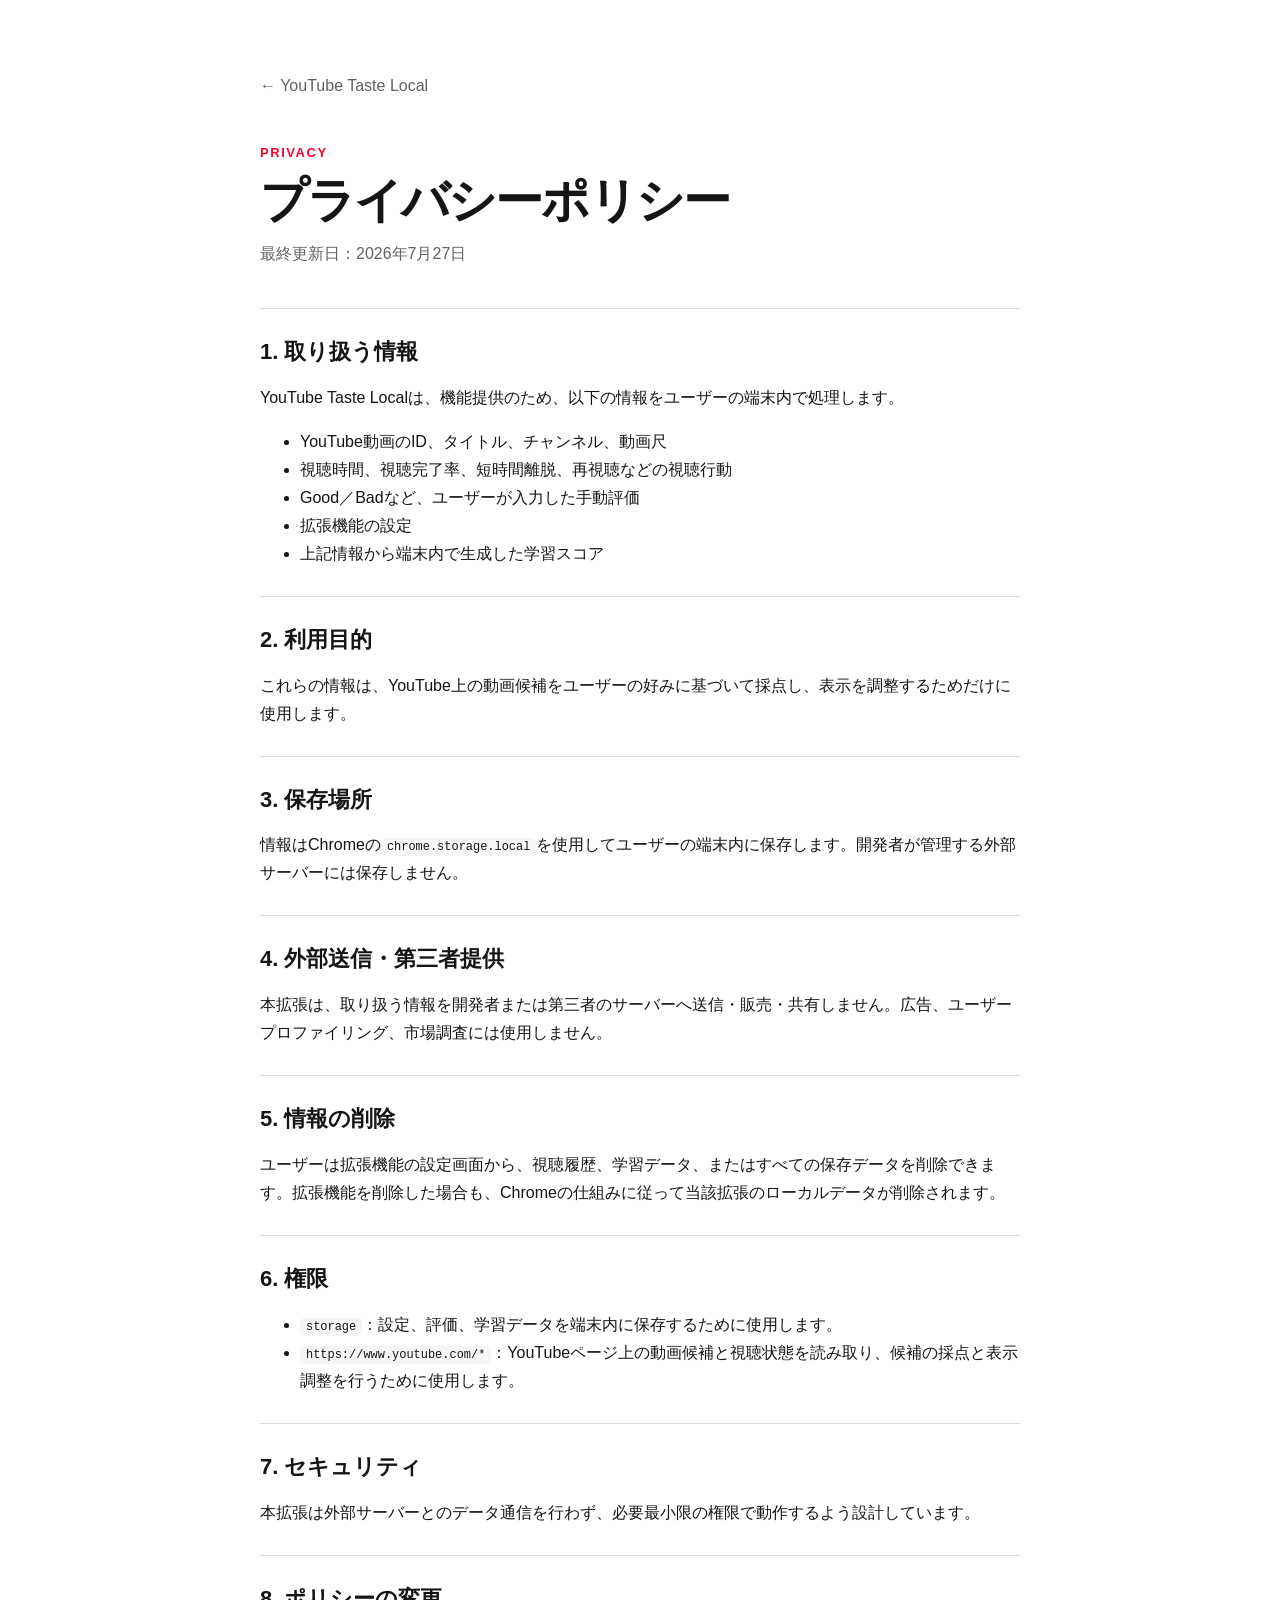
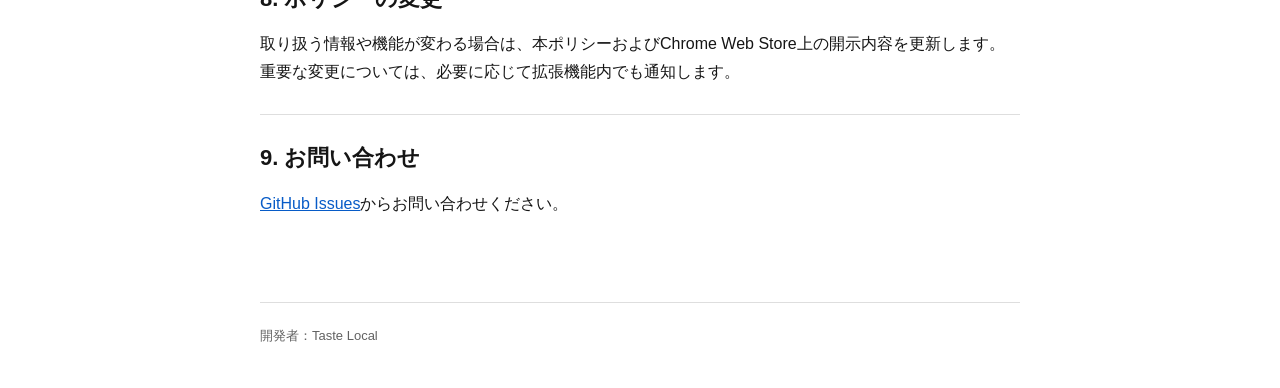
==== privacy.html @ fd9e0482 "Add support and privacy pages" ====
﻿<!doctype html>
<html lang="ja">
<head>
  <meta charset="utf-8">
  <meta name="viewport" content="width=device-width, initial-scale=1">
  <title>プライバシーポリシー — YouTube Taste Local</title>
  <link rel="stylesheet" href="./style.css">
</head>
<body>
  <main class="container document">
    <a class="back" href="./">← YouTube Taste Local</a>
    <p class="eyebrow">Privacy</p>
    <h1>プライバシーポリシー</h1>
    <p class="updated">最終更新日：2026年7月27日</p>

    <section>
      <h2>1. 取り扱う情報</h2>
      <p>YouTube Taste Localは、機能提供のため、以下の情報をユーザーの端末内で処理します。</p>
      <ul>
        <li>YouTube動画のID、タイトル、チャンネル、動画尺</li>
        <li>視聴時間、視聴完了率、短時間離脱、再視聴などの視聴行動</li>
        <li>Good／Badなど、ユーザーが入力した手動評価</li>
        <li>拡張機能の設定</li>
        <li>上記情報から端末内で生成した学習スコア</li>
      </ul>
    </section>

    <section>
      <h2>2. 利用目的</h2>
      <p>これらの情報は、YouTube上の動画候補をユーザーの好みに基づいて採点し、表示を調整するためだけに使用します。</p>
    </section>

    <section>
      <h2>3. 保存場所</h2>
      <p>情報はChromeの<code>chrome.storage.local</code>を使用してユーザーの端末内に保存します。開発者が管理する外部サーバーには保存しません。</p>
    </section>

    <section>
      <h2>4. 外部送信・第三者提供</h2>
      <p>本拡張は、取り扱う情報を開発者または第三者のサーバーへ送信・販売・共有しません。広告、ユーザープロファイリング、市場調査には使用しません。</p>
    </section>

    <section>
      <h2>5. 情報の削除</h2>
      <p>ユーザーは拡張機能の設定画面から、視聴履歴、学習データ、またはすべての保存データを削除できます。拡張機能を削除した場合も、Chromeの仕組みに従って当該拡張のローカルデータが削除されます。</p>
    </section>

    <section>
      <h2>6. 権限</h2>
      <ul>
        <li><code>storage</code>：設定、評価、学習データを端末内に保存するために使用します。</li>
        <li><code>https://www.youtube.com/*</code>：YouTubeページ上の動画候補と視聴状態を読み取り、候補の採点と表示調整を行うために使用します。</li>
      </ul>
    </section>

    <section>
      <h2>7. セキュリティ</h2>
      <p>本拡張は外部サーバーとのデータ通信を行わず、必要最小限の権限で動作するよう設計しています。</p>
    </section>

    <section>
      <h2>8. ポリシーの変更</h2>
      <p>取り扱う情報や機能が変わる場合は、本ポリシーおよびChrome Web Store上の開示内容を更新します。重要な変更については、必要に応じて拡張機能内でも通知します。</p>
    </section>

    <section>
      <h2>9. お問い合わせ</h2>
      <p><a href="https://github.com/josai41/youtube-taste-local/issues">GitHub Issues</a>からお問い合わせください。</p>
    </section>

    <footer>開発者：Taste Local</footer>
  </main>
</body>
</html>
---- style.css ----
:root {
  color-scheme: light;
  --ink: #151515;
  --muted: #626262;
  --line: #dedede;
  --surface: #f6f6f6;
  --accent: #ff0033;
}

* { box-sizing: border-box; }

body {
  margin: 0;
  background: #fff;
  color: var(--ink);
  font-family: -apple-system, BlinkMacSystemFont, "Segoe UI", "Noto Sans JP", sans-serif;
  line-height: 1.75;
}

.container {
  width: min(760px, calc(100% - 40px));
  margin: 0 auto;
  padding: 72px 0 40px;
}

.eyebrow {
  margin: 0 0 8px;
  color: var(--accent);
  font-size: 13px;
  font-weight: 800;
  letter-spacing: .12em;
  text-transform: uppercase;
}

h1 {
  margin: 0;
  font-size: clamp(34px, 7vw, 56px);
  line-height: 1.15;
  letter-spacing: -.04em;
}

h2 {
  margin: 0 0 10px;
  font-size: 22px;
  line-height: 1.4;
}

.lead {
  max-width: 650px;
  margin: 22px 0 38px;
  color: var(--muted);
  font-size: 18px;
}

.cards {
  display: grid;
  grid-template-columns: repeat(2, minmax(0, 1fr));
  gap: 14px;
}

.card {
  display: flex;
  min-height: 130px;
  padding: 24px;
  flex-direction: column;
  justify-content: space-between;
  border: 1px solid var(--line);
  border-radius: 18px;
  background: var(--surface);
  color: inherit;
  text-decoration: none;
}

.card strong { font-size: 20px; }
.card span { color: var(--muted); }
.card:hover { border-color: #aaa; }

.back {
  display: inline-block;
  margin-bottom: 42px;
  color: var(--muted);
  text-decoration: none;
}

.document h1 { font-size: clamp(34px, 6vw, 48px); }
.updated { margin: 12px 0 40px; color: var(--muted); }

section {
  padding: 28px 0;
  border-top: 1px solid var(--line);
}

section p:last-child,
section ul:last-child { margin-bottom: 0; }

code {
  padding: 2px 6px;
  border-radius: 5px;
  background: var(--surface);
  font-size: .92em;
}

a { color: #075bc7; }

.button {
  display: inline-block;
  padding: 10px 16px;
  border-radius: 9px;
  background: var(--ink);
  color: #fff;
  text-decoration: none;
}

footer {
  margin-top: 56px;
  padding-top: 22px;
  border-top: 1px solid var(--line);
  color: var(--muted);
  font-size: 13px;
}

@media (max-width: 600px) {
  .container { padding-top: 44px; }
  .cards { grid-template-columns: 1fr; }
}
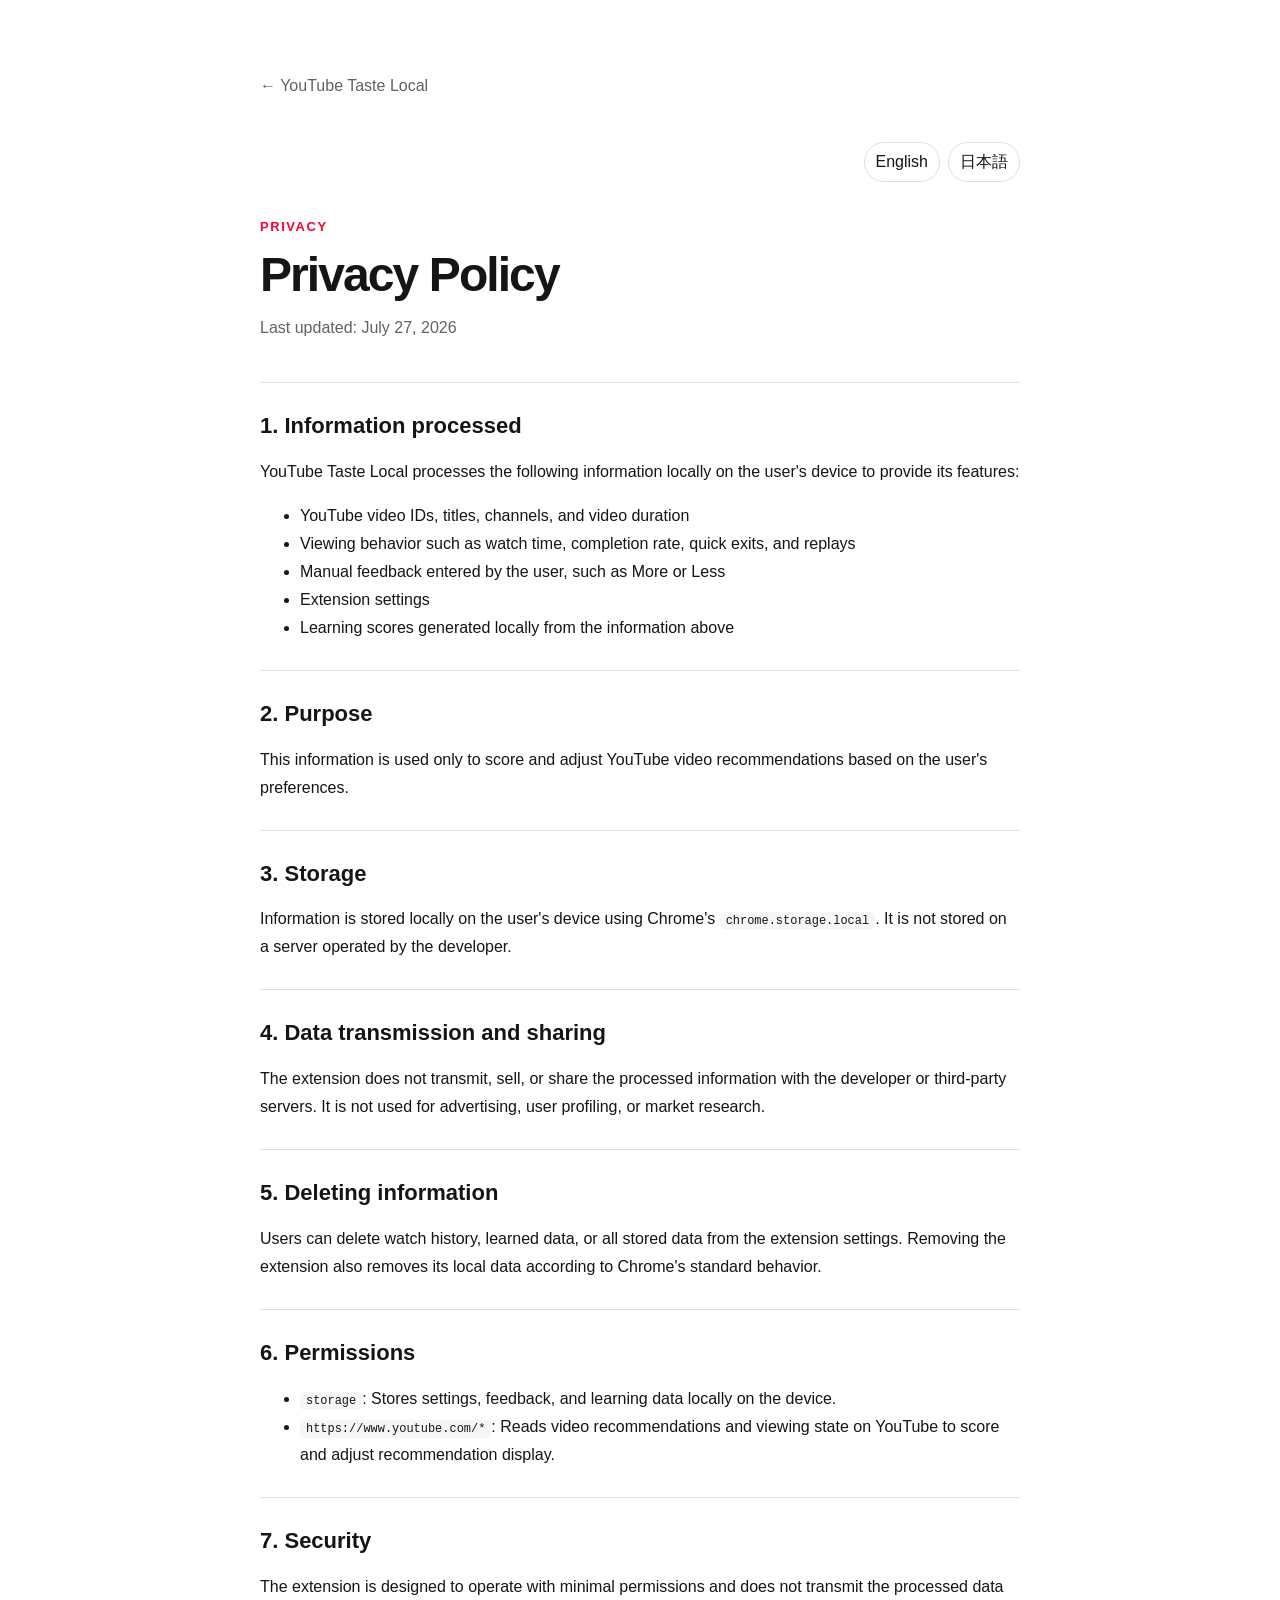
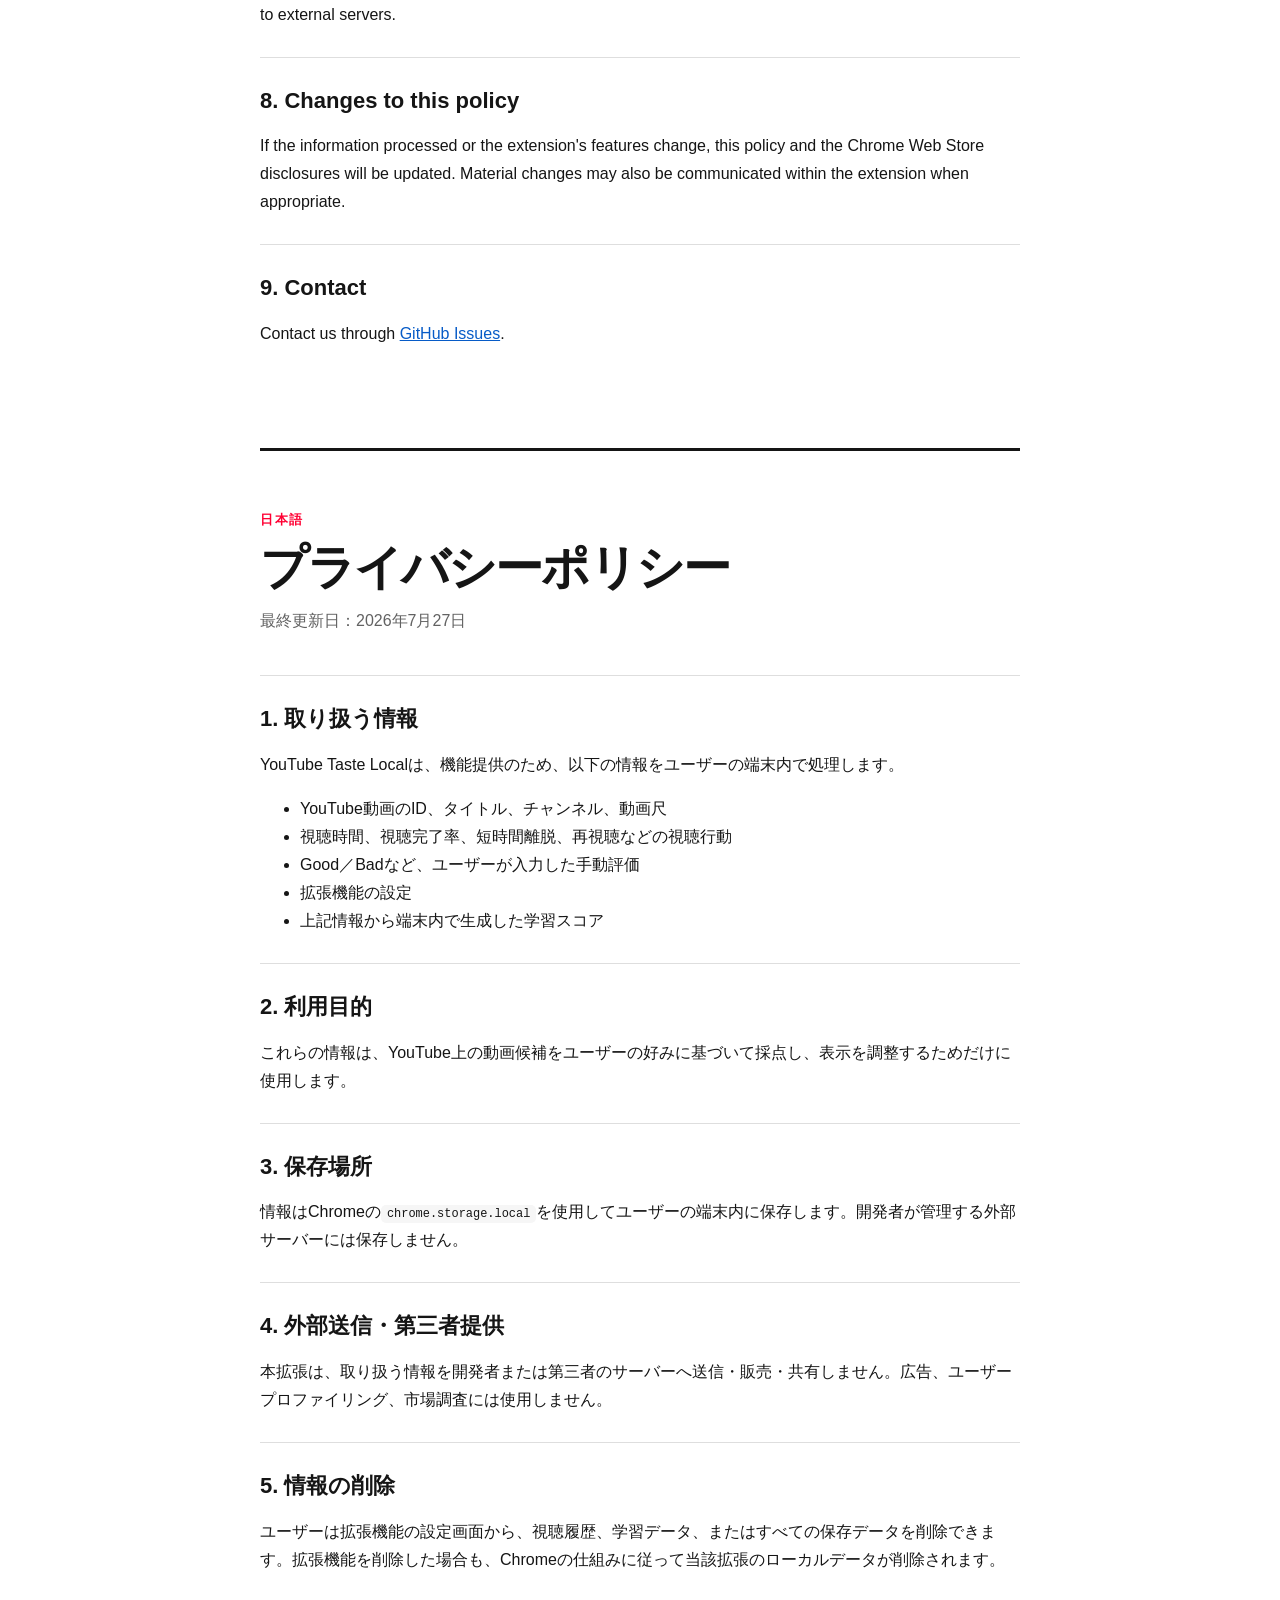
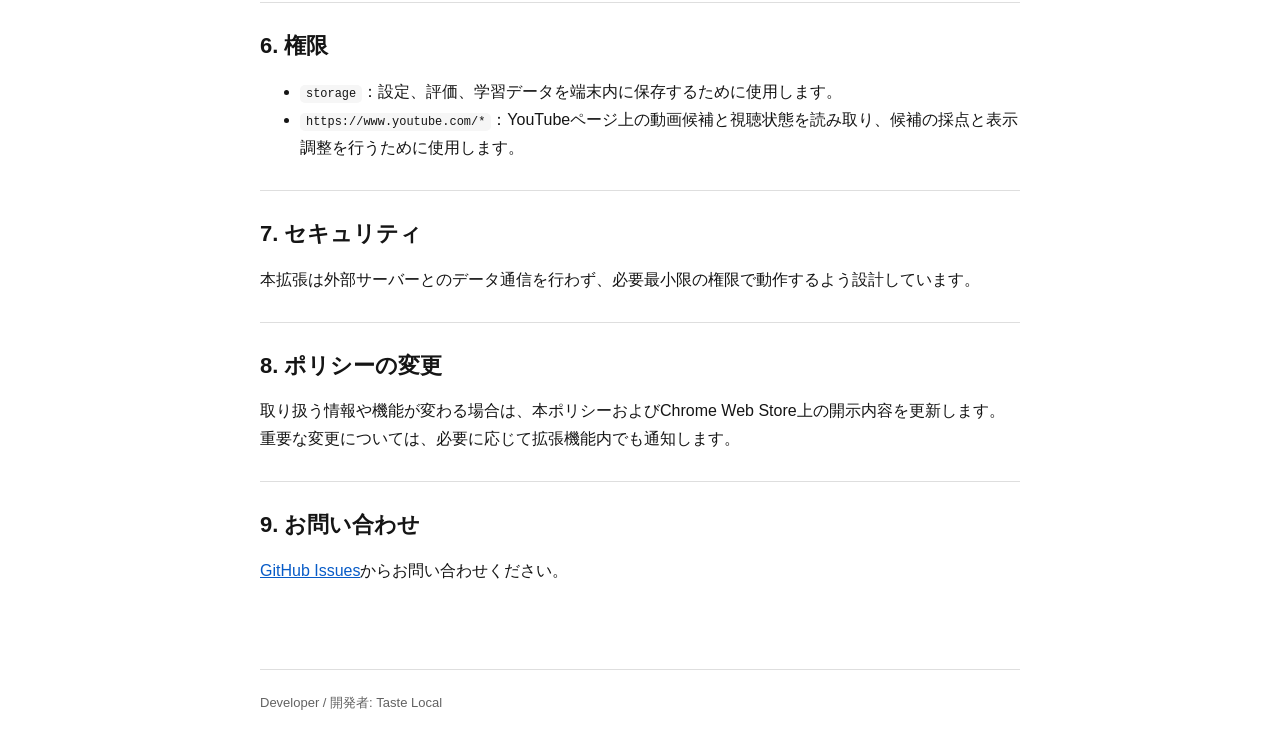
==== commit 8e59c21d: "Add English support and privacy pages" ====
--- a/privacy.html
+++ b/privacy.html
@@ -1,74 +1,138 @@
 ﻿<!doctype html>
-<html lang="ja">
+<html lang="en">
 <head>
   <meta charset="utf-8">
   <meta name="viewport" content="width=device-width, initial-scale=1">
-  <title>プライバシーポリシー — YouTube Taste Local</title>
+  <title>Privacy Policy — YouTube Taste Local</title>
   <link rel="stylesheet" href="./style.css">
 </head>
 <body>
   <main class="container document">
     <a class="back" href="./">← YouTube Taste Local</a>
-    <p class="eyebrow">Privacy</p>
-    <h1>プライバシーポリシー</h1>
-    <p class="updated">最終更新日：2026年7月27日</p>
+    <nav class="language-nav" aria-label="Language"><a href="#english">English</a><a href="#japanese">日本語</a></nav>
+    <div id="english" lang="en">
+      <p class="eyebrow">Privacy</p>
+      <h1>Privacy Policy</h1>
+      <p class="updated">Last updated: July 27, 2026</p>
 
-    <section>
-      <h2>1. 取り扱う情報</h2>
-      <p>YouTube Taste Localは、機能提供のため、以下の情報をユーザーの端末内で処理します。</p>
-      <ul>
-        <li>YouTube動画のID、タイトル、チャンネル、動画尺</li>
-        <li>視聴時間、視聴完了率、短時間離脱、再視聴などの視聴行動</li>
-        <li>Good／Badなど、ユーザーが入力した手動評価</li>
-        <li>拡張機能の設定</li>
-        <li>上記情報から端末内で生成した学習スコア</li>
-      </ul>
-    </section>
+      <section>
+        <h2>1. Information processed</h2>
+        <p>YouTube Taste Local processes the following information locally on the user's device to provide its features:</p>
+        <ul>
+          <li>YouTube video IDs, titles, channels, and video duration</li>
+          <li>Viewing behavior such as watch time, completion rate, quick exits, and replays</li>
+          <li>Manual feedback entered by the user, such as More or Less</li>
+          <li>Extension settings</li>
+          <li>Learning scores generated locally from the information above</li>
+        </ul>
+      </section>
 
-    <section>
-      <h2>2. 利用目的</h2>
-      <p>これらの情報は、YouTube上の動画候補をユーザーの好みに基づいて採点し、表示を調整するためだけに使用します。</p>
-    </section>
+      <section>
+        <h2>2. Purpose</h2>
+        <p>This information is used only to score and adjust YouTube video recommendations based on the user's preferences.</p>
+      </section>
 
-    <section>
-      <h2>3. 保存場所</h2>
-      <p>情報はChromeの<code>chrome.storage.local</code>を使用してユーザーの端末内に保存します。開発者が管理する外部サーバーには保存しません。</p>
-    </section>
+      <section>
+        <h2>3. Storage</h2>
+        <p>Information is stored locally on the user's device using Chrome's <code>chrome.storage.local</code>. It is not stored on a server operated by the developer.</p>
+      </section>
 
-    <section>
-      <h2>4. 外部送信・第三者提供</h2>
-      <p>本拡張は、取り扱う情報を開発者または第三者のサーバーへ送信・販売・共有しません。広告、ユーザープロファイリング、市場調査には使用しません。</p>
-    </section>
+      <section>
+        <h2>4. Data transmission and sharing</h2>
+        <p>The extension does not transmit, sell, or share the processed information with the developer or third-party servers. It is not used for advertising, user profiling, or market research.</p>
+      </section>
 
-    <section>
-      <h2>5. 情報の削除</h2>
-      <p>ユーザーは拡張機能の設定画面から、視聴履歴、学習データ、またはすべての保存データを削除できます。拡張機能を削除した場合も、Chromeの仕組みに従って当該拡張のローカルデータが削除されます。</p>
-    </section>
+      <section>
+        <h2>5. Deleting information</h2>
+        <p>Users can delete watch history, learned data, or all stored data from the extension settings. Removing the extension also removes its local data according to Chrome's standard behavior.</p>
+      </section>
 
-    <section>
-      <h2>6. 権限</h2>
-      <ul>
-        <li><code>storage</code>：設定、評価、学習データを端末内に保存するために使用します。</li>
-        <li><code>https://www.youtube.com/*</code>：YouTubeページ上の動画候補と視聴状態を読み取り、候補の採点と表示調整を行うために使用します。</li>
-      </ul>
-    </section>
+      <section>
+        <h2>6. Permissions</h2>
+        <ul>
+          <li><code>storage</code>: Stores settings, feedback, and learning data locally on the device.</li>
+          <li><code>https://www.youtube.com/*</code>: Reads video recommendations and viewing state on YouTube to score and adjust recommendation display.</li>
+        </ul>
+      </section>
 
-    <section>
-      <h2>7. セキュリティ</h2>
-      <p>本拡張は外部サーバーとのデータ通信を行わず、必要最小限の権限で動作するよう設計しています。</p>
-    </section>
+      <section>
+        <h2>7. Security</h2>
+        <p>The extension is designed to operate with minimal permissions and does not transmit the processed data to external servers.</p>
+      </section>
 
-    <section>
-      <h2>8. ポリシーの変更</h2>
-      <p>取り扱う情報や機能が変わる場合は、本ポリシーおよびChrome Web Store上の開示内容を更新します。重要な変更については、必要に応じて拡張機能内でも通知します。</p>
-    </section>
+      <section>
+        <h2>8. Changes to this policy</h2>
+        <p>If the information processed or the extension's features change, this policy and the Chrome Web Store disclosures will be updated. Material changes may also be communicated within the extension when appropriate.</p>
+      </section>
 
-    <section>
-      <h2>9. お問い合わせ</h2>
-      <p><a href="https://github.com/josai41/youtube-taste-local/issues">GitHub Issues</a>からお問い合わせください。</p>
-    </section>
+      <section>
+        <h2>9. Contact</h2>
+        <p>Contact us through <a href="https://github.com/josai41/youtube-taste-local/issues">GitHub Issues</a>.</p>
+      </section>
+    </div>
 
-    <footer>開発者：Taste Local</footer>
+    <div id="japanese" class="language-section" lang="ja">
+      <p class="eyebrow">日本語</p>
+      <h1>プライバシーポリシー</h1>
+      <p class="updated">最終更新日：2026年7月27日</p>
+
+      <section>
+        <h2>1. 取り扱う情報</h2>
+        <p>YouTube Taste Localは、機能提供のため、以下の情報をユーザーの端末内で処理します。</p>
+        <ul>
+          <li>YouTube動画のID、タイトル、チャンネル、動画尺</li>
+          <li>視聴時間、視聴完了率、短時間離脱、再視聴などの視聴行動</li>
+          <li>Good／Badなど、ユーザーが入力した手動評価</li>
+          <li>拡張機能の設定</li>
+          <li>上記情報から端末内で生成した学習スコア</li>
+        </ul>
+      </section>
+
+      <section>
+        <h2>2. 利用目的</h2>
+        <p>これらの情報は、YouTube上の動画候補をユーザーの好みに基づいて採点し、表示を調整するためだけに使用します。</p>
+      </section>
+
+      <section>
+        <h2>3. 保存場所</h2>
+        <p>情報はChromeの<code>chrome.storage.local</code>を使用してユーザーの端末内に保存します。開発者が管理する外部サーバーには保存しません。</p>
+      </section>
+
+      <section>
+        <h2>4. 外部送信・第三者提供</h2>
+        <p>本拡張は、取り扱う情報を開発者または第三者のサーバーへ送信・販売・共有しません。広告、ユーザープロファイリング、市場調査には使用しません。</p>
+      </section>
+
+      <section>
+        <h2>5. 情報の削除</h2>
+        <p>ユーザーは拡張機能の設定画面から、視聴履歴、学習データ、またはすべての保存データを削除できます。拡張機能を削除した場合も、Chromeの仕組みに従って当該拡張のローカルデータが削除されます。</p>
+      </section>
+
+      <section>
+        <h2>6. 権限</h2>
+        <ul>
+          <li><code>storage</code>：設定、評価、学習データを端末内に保存するために使用します。</li>
+          <li><code>https://www.youtube.com/*</code>：YouTubeページ上の動画候補と視聴状態を読み取り、候補の採点と表示調整を行うために使用します。</li>
+        </ul>
+      </section>
+
+      <section>
+        <h2>7. セキュリティ</h2>
+        <p>本拡張は外部サーバーとのデータ通信を行わず、必要最小限の権限で動作するよう設計しています。</p>
+      </section>
+
+      <section>
+        <h2>8. ポリシーの変更</h2>
+        <p>取り扱う情報や機能が変わる場合は、本ポリシーおよびChrome Web Store上の開示内容を更新します。重要な変更については、必要に応じて拡張機能内でも通知します。</p>
+      </section>
+
+      <section>
+        <h2>9. お問い合わせ</h2>
+        <p><a href="https://github.com/josai41/youtube-taste-local/issues">GitHub Issues</a>からお問い合わせください。</p>
+      </section>
+    </div>
+
+    <footer>Developer / 開発者: Taste Local</footer>
   </main>
 </body>
 </html>
--- a/style.css
+++ b/style.css
@@ -85,6 +85,29 @@
 .document h1 { font-size: clamp(34px, 6vw, 48px); }
 .updated { margin: 12px 0 40px; color: var(--muted); }
 
+.ja { margin-top: -20px; }
+
+.language-nav {
+  display: flex;
+  justify-content: flex-end;
+  gap: 8px;
+  margin: 0 0 34px;
+}
+
+.language-nav a {
+  padding: 5px 11px;
+  border: 1px solid var(--line);
+  border-radius: 999px;
+  color: var(--ink);
+  text-decoration: none;
+}
+
+.language-section {
+  margin-top: 72px;
+  padding-top: 58px;
+  border-top: 3px solid var(--ink);
+}
+
 section {
   padding: 28px 0;
   border-top: 1px solid var(--line);
